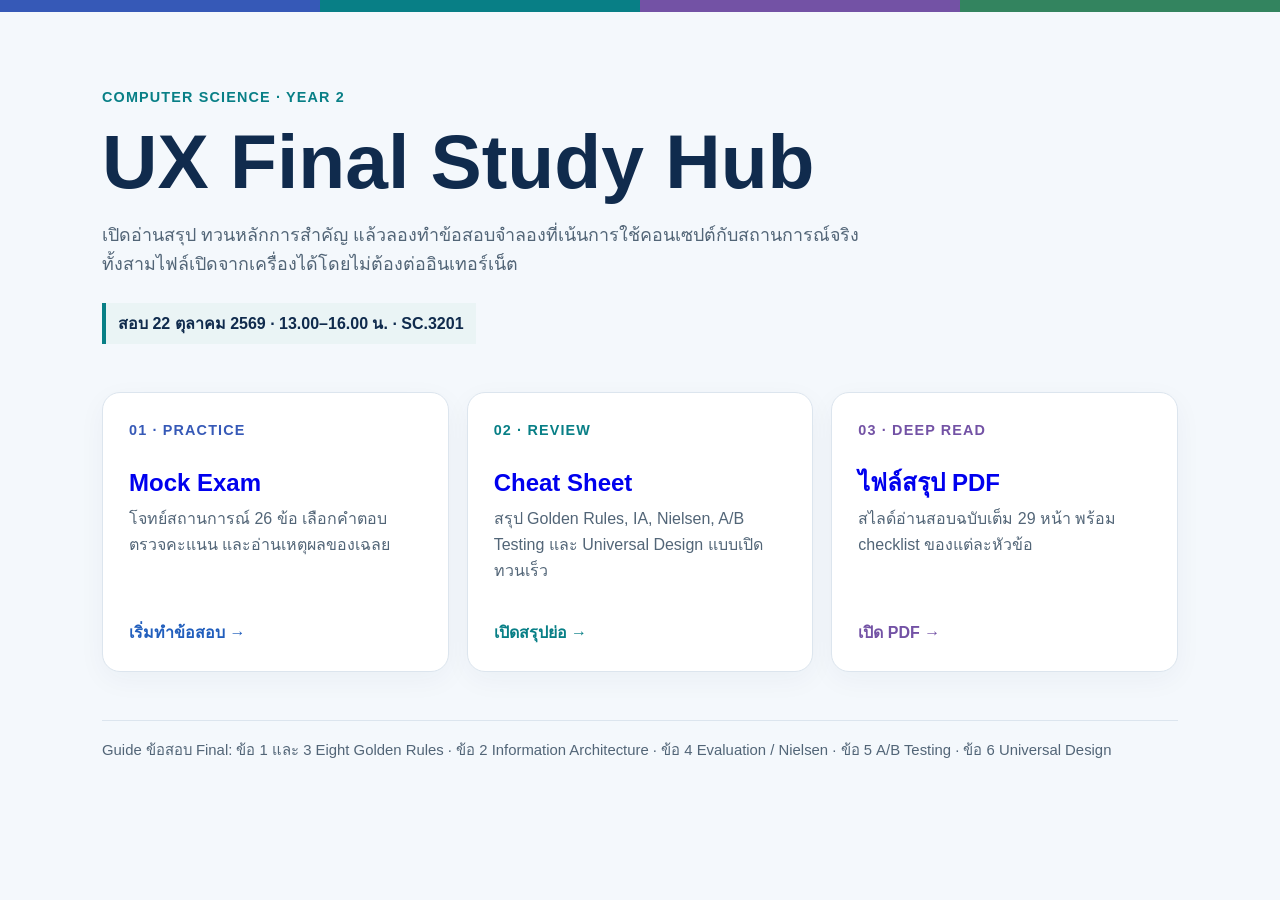
==== index.html @ 25480c14 "Add UX final study hub and practice exam" ====
<!doctype html><html lang="th"><head><meta charset="utf-8"><meta name="viewport" content="width=device-width,initial-scale=1"><title>UX Final · Study Hub</title><style>
:root{--navy:#102b4d;--ink:#172c40;--muted:#526577;--line:#dce5ee}*{box-sizing:border-box}body{margin:0;min-height:100vh;background:#f4f8fc;color:var(--ink);font-family:Tahoma,"Noto Sans Thai",Arial,sans-serif;line-height:1.6}.top{height:12px;background:linear-gradient(90deg,#3659b7 0 25%,#087f86 25% 50%,#7352a5 50% 75%,#33845f 75%)}main{max-width:1120px;margin:auto;padding:74px 22px 70px}.eyebrow{font-size:.9rem;font-weight:700;color:#087f86;letter-spacing:.08em}.hero h1{font-size:clamp(2.4rem,6vw,5rem);line-height:1.15;margin:8px 0 16px;color:var(--navy)}.hero p{max-width:780px;color:var(--muted);font-size:1.12rem;margin:0}.exam{display:inline-block;margin-top:24px;padding:8px 12px;border-left:4px solid #087f86;background:#eaf4f5;color:var(--navy);font-weight:700}.cards{display:grid;grid-template-columns:repeat(3,minmax(0,1fr));gap:18px;margin:48px 0}.card{display:flex;flex-direction:column;background:#fff;border:1px solid var(--line);border-radius:18px;padding:26px;min-height:280px;text-decoration:none;box-shadow:0 8px 28px #1734560b;transition:transform .18s,box-shadow .18s,border-color .18s}.card:hover,.card:focus-visible{transform:translateY(-4px);box-shadow:0 16px 34px #17345620;border-color:#9bb4d0}.num{font-weight:800;color:#3659b7;letter-spacing:.08em;font-size:.9rem}.card:nth-child(2) .num{color:#087f86}.card:nth-child(3) .num{color:#7352a5}.card h2{font-size:1.5rem;margin:26px 0 8px;line-height:1.25}.card p{margin:0;color:var(--muted)}.go{margin-top:auto;padding-top:26px;font-weight:700;color:#225fbd}.card:nth-child(2) .go{color:#087f86}.card:nth-child(3) .go{color:#7352a5}.foot{border-top:1px solid var(--line);padding-top:18px;color:var(--muted);font-size:.93rem}@media(max-width:800px){main{padding-top:40px}.cards{grid-template-columns:1fr;margin-top:30px}.card{min-height:210px}.card h2{margin-top:14px}}
</style></head><body><div class="top"></div><main><header class="hero"><div class="eyebrow">COMPUTER SCIENCE · YEAR 2</div><h1>UX Final Study Hub</h1><p>เปิดอ่านสรุป ทวนหลักการสำคัญ แล้วลองทำข้อสอบจำลองที่เน้นการใช้คอนเซปต์กับสถานการณ์จริง ทั้งสามไฟล์เปิดจากเครื่องได้โดยไม่ต้องต่ออินเทอร์เน็ต</p><div class="exam">สอบ 22 ตุลาคม 2569 · 13.00–16.00 น. · SC.3201</div></header><section class="cards" aria-label="ไฟล์เตรียมสอบ"><a class="card" href="mock-exam.html"><span class="num">01 · PRACTICE</span><h2>Mock Exam</h2><p>โจทย์สถานการณ์ 26 ข้อ เลือกคำตอบ ตรวจคะแนน และอ่านเหตุผลของเฉลย</p><span class="go">เริ่มทำข้อสอบ →</span></a><a class="card" href="cheat-sheet.html"><span class="num">02 · REVIEW</span><h2>Cheat Sheet</h2><p>สรุป Golden Rules, IA, Nielsen, A/B Testing และ Universal Design แบบเปิดทวนเร็ว</p><span class="go">เปิดสรุปย่อ →</span></a><a class="card" href="UX_Final_Exam_Study_Guide_2569_Designed.pdf" target="_blank" rel="noopener"><span class="num">03 · DEEP READ</span><h2>ไฟล์สรุป PDF</h2><p>สไลด์อ่านสอบฉบับเต็ม 29 หน้า พร้อม checklist ของแต่ละหัวข้อ</p><span class="go">เปิด PDF →</span></a></section><footer class="foot">Guide ข้อสอบ Final: ข้อ 1 และ 3 Eight Golden Rules · ข้อ 2 Information Architecture · ข้อ 4 Evaluation / Nielsen · ข้อ 5 A/B Testing · ข้อ 6 Universal Design</footer></main></body></html>
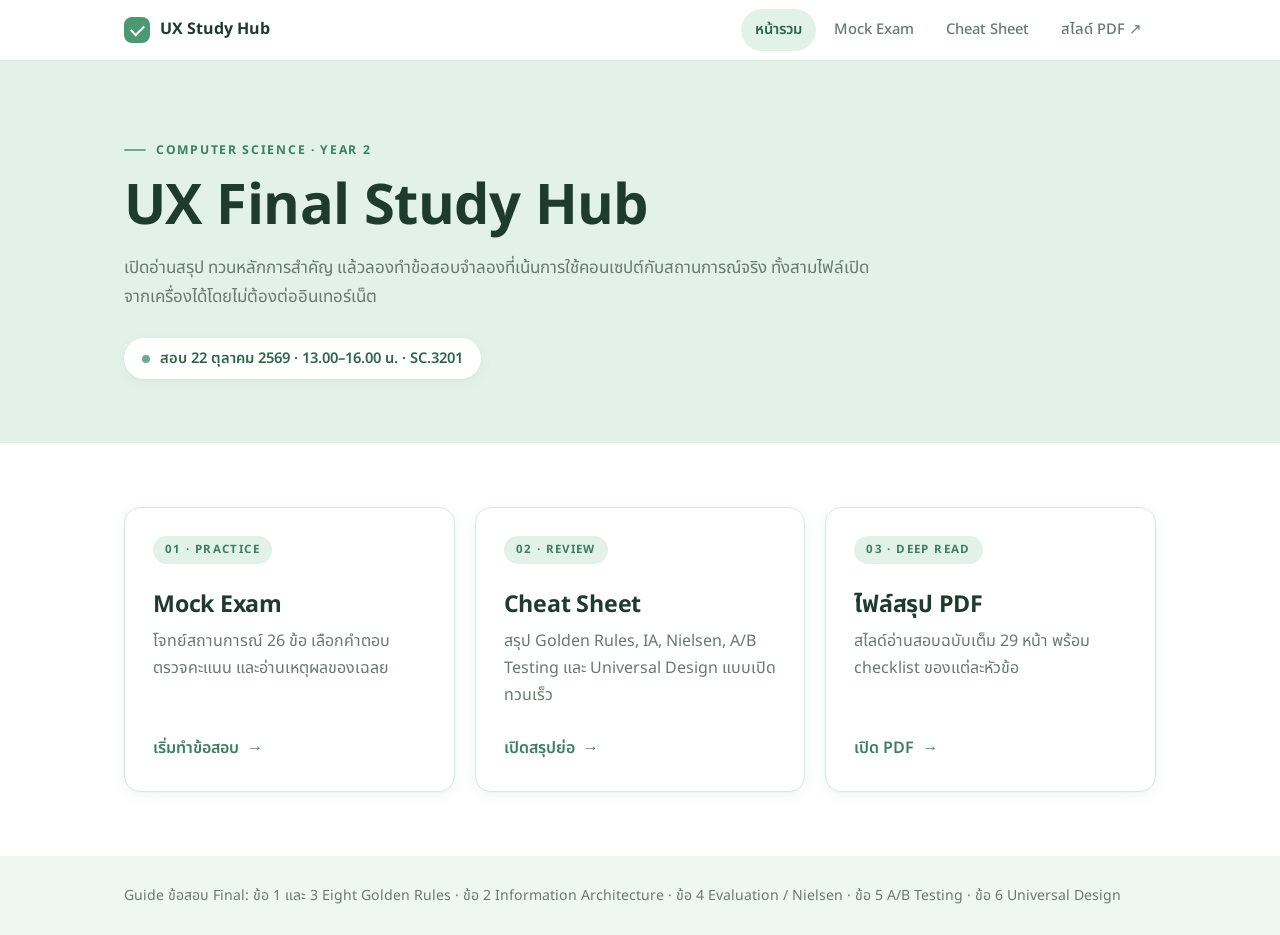
==== commit 29ce6189: "Refresh UX study site design from updated ZIP" ====
--- a/index.html
+++ b/index.html
@@ -1,4 +1,10 @@
-<!doctype html><html lang="th"><head><meta charset="utf-8"><meta name="viewport" content="width=device-width,initial-scale=1"><title>UX Final · Study Hub</title><style>
-:root{--navy:#102b4d;--ink:#172c40;--muted:#526577;--line:#dce5ee}*{box-sizing:border-box}body{margin:0;min-height:100vh;background:#f4f8fc;color:var(--ink);font-family:Tahoma,"Noto Sans Thai",Arial,sans-serif;line-height:1.6}.top{height:12px;background:linear-gradient(90deg,#3659b7 0 25%,#087f86 25% 50%,#7352a5 50% 75%,#33845f 75%)}main{max-width:1120px;margin:auto;padding:74px 22px 70px}.eyebrow{font-size:.9rem;font-weight:700;color:#087f86;letter-spacing:.08em}.hero h1{font-size:clamp(2.4rem,6vw,5rem);line-height:1.15;margin:8px 0 16px;color:var(--navy)}.hero p{max-width:780px;color:var(--muted);font-size:1.12rem;margin:0}.exam{display:inline-block;margin-top:24px;padding:8px 12px;border-left:4px solid #087f86;background:#eaf4f5;color:var(--navy);font-weight:700}.cards{display:grid;grid-template-columns:repeat(3,minmax(0,1fr));gap:18px;margin:48px 0}.card{display:flex;flex-direction:column;background:#fff;border:1px solid var(--line);border-radius:18px;padding:26px;min-height:280px;text-decoration:none;box-shadow:0 8px 28px #1734560b;transition:transform .18s,box-shadow .18s,border-color .18s}.card:hover,.card:focus-visible{transform:translateY(-4px);box-shadow:0 16px 34px #17345620;border-color:#9bb4d0}.num{font-weight:800;color:#3659b7;letter-spacing:.08em;font-size:.9rem}.card:nth-child(2) .num{color:#087f86}.card:nth-child(3) .num{color:#7352a5}.card h2{font-size:1.5rem;margin:26px 0 8px;line-height:1.25}.card p{margin:0;color:var(--muted)}.go{margin-top:auto;padding-top:26px;font-weight:700;color:#225fbd}.card:nth-child(2) .go{color:#087f86}.card:nth-child(3) .go{color:#7352a5}.foot{border-top:1px solid var(--line);padding-top:18px;color:var(--muted);font-size:.93rem}@media(max-width:800px){main{padding-top:40px}.cards{grid-template-columns:1fr;margin-top:30px}.card{min-height:210px}.card h2{margin-top:14px}}
-</style></head><body><div class="top"></div><main><header class="hero"><div class="eyebrow">COMPUTER SCIENCE · YEAR 2</div><h1>UX Final Study Hub</h1><p>เปิดอ่านสรุป ทวนหลักการสำคัญ แล้วลองทำข้อสอบจำลองที่เน้นการใช้คอนเซปต์กับสถานการณ์จริง ทั้งสามไฟล์เปิดจากเครื่องได้โดยไม่ต้องต่ออินเทอร์เน็ต</p><div class="exam">สอบ 22 ตุลาคม 2569 · 13.00–16.00 น. · SC.3201</div></header><section class="cards" aria-label="ไฟล์เตรียมสอบ"><a class="card" href="mock-exam.html"><span class="num">01 · PRACTICE</span><h2>Mock Exam</h2><p>โจทย์สถานการณ์ 26 ข้อ เลือกคำตอบ ตรวจคะแนน และอ่านเหตุผลของเฉลย</p><span class="go">เริ่มทำข้อสอบ →</span></a><a class="card" href="cheat-sheet.html"><span class="num">02 · REVIEW</span><h2>Cheat Sheet</h2><p>สรุป Golden Rules, IA, Nielsen, A/B Testing และ Universal Design แบบเปิดทวนเร็ว</p><span class="go">เปิดสรุปย่อ →</span></a><a class="card" href="UX_Final_Exam_Study_Guide_2569_Designed.pdf" target="_blank" rel="noopener"><span class="num">03 · DEEP READ</span><h2>ไฟล์สรุป PDF</h2><p>สไลด์อ่านสอบฉบับเต็ม 29 หน้า พร้อม checklist ของแต่ละหัวข้อ</p><span class="go">เปิด PDF →</span></a></section><footer class="foot">Guide ข้อสอบ Final: ข้อ 1 และ 3 Eight Golden Rules · ข้อ 2 Information Architecture · ข้อ 4 Evaluation / Nielsen · ข้อ 5 A/B Testing · ข้อ 6 Universal Design</footer></main></body></html>
-
+<!doctype html>
+<html lang="th"><head><meta charset="utf-8"><meta name="viewport" content="width=device-width,initial-scale=1"><meta name="theme-color" content="#e3f2e9"><title>UX Final · Study Hub</title><link rel="stylesheet" href="assets/style.css"></head><body>
+<header class="site-nav"><div class="in"><a class="brand" href="index.html"><i></i><span>UX Study Hub</span></a><nav class="links" aria-label="เมนูหลัก"><a href="index.html" aria-current="page">หน้ารวม</a><a href="mock-exam.html">Mock Exam</a><a href="cheat-sheet.html">Cheat Sheet</a><a href="UX_Final_Exam_Study_Guide_2569_Designed.pdf" target="_blank" rel="noopener">สไลด์ PDF ↗</a></nav></div></header>
+<header class="band hero-band"><div class="in hero"><div class="eyebrow">Computer Science · Year 2</div><h1>UX Final Study Hub</h1><p>เปิดอ่านสรุป ทวนหลักการสำคัญ แล้วลองทำข้อสอบจำลองที่เน้นการใช้คอนเซปต์กับสถานการณ์จริง ทั้งสามไฟล์เปิดจากเครื่องได้โดยไม่ต้องต่ออินเทอร์เน็ต</p><div class="pill">สอบ 22 ตุลาคม 2569 · 13.00–16.00 น. · SC.3201</div></div></header>
+<main><section class="band white" aria-label="ไฟล์เตรียมสอบ"><div class="in"><div class="cards">
+<a class="card" href="mock-exam.html"><span class="num">01 · PRACTICE</span><h2>Mock Exam</h2><p>โจทย์สถานการณ์ 26 ข้อ เลือกคำตอบ ตรวจคะแนน และอ่านเหตุผลของเฉลย</p><span class="go">เริ่มทำข้อสอบ</span></a>
+<a class="card" href="cheat-sheet.html"><span class="num">02 · REVIEW</span><h2>Cheat Sheet</h2><p>สรุป Golden Rules, IA, Nielsen, A/B Testing และ Universal Design แบบเปิดทวนเร็ว</p><span class="go">เปิดสรุปย่อ</span></a>
+<a class="card" href="UX_Final_Exam_Study_Guide_2569_Designed.pdf" target="_blank" rel="noopener"><span class="num">03 · DEEP READ</span><h2>ไฟล์สรุป PDF</h2><p>สไลด์อ่านสอบฉบับเต็ม 29 หน้า พร้อม checklist ของแต่ละหัวข้อ</p><span class="go">เปิด PDF</span></a>
+</div></div></section></main>
+<footer class="band tint1"><div class="in foot" style="padding-top:28px;padding-bottom:28px">Guide ข้อสอบ Final: ข้อ 1 และ 3 Eight Golden Rules · ข้อ 2 Information Architecture · ข้อ 4 Evaluation / Nielsen · ข้อ 5 A/B Testing · ข้อ 6 Universal Design</div></footer></body></html>
--- a/assets/style.css
+++ b/assets/style.css
@@ -0,0 +1,150 @@
+/* ============================================================
+   UX Study Hub — shared design system (minimal · clean · green on white)
+   Used by index.html, cheat-sheet.html, mock-exam.html
+   ============================================================ */
+
+/* ---------- Fonts (bundled, works offline) ---------- */
+@font-face{font-family:"Noto Sans Thai";font-weight:400;font-display:swap;src:url(fonts/noto-sans-thai-thai-400-normal.woff2) format("woff2");unicode-range:U+0E01-0E5B,U+200C-200D,U+25CC}
+@font-face{font-family:"Noto Sans Thai";font-weight:500;font-display:swap;src:url(fonts/noto-sans-thai-thai-500-normal.woff2) format("woff2");unicode-range:U+0E01-0E5B,U+200C-200D,U+25CC}
+@font-face{font-family:"Noto Sans Thai";font-weight:600;font-display:swap;src:url(fonts/noto-sans-thai-thai-600-normal.woff2) format("woff2");unicode-range:U+0E01-0E5B,U+200C-200D,U+25CC}
+@font-face{font-family:"Noto Sans Thai";font-weight:700;font-display:swap;src:url(fonts/noto-sans-thai-thai-700-normal.woff2) format("woff2");unicode-range:U+0E01-0E5B,U+200C-200D,U+25CC}
+@font-face{font-family:"Noto Sans Thai";font-weight:400;font-display:swap;src:url(fonts/noto-sans-thai-latin-400-normal.woff2) format("woff2");unicode-range:U+0000-00FF,U+0131,U+0152-0153,U+02BB-02BC,U+02C6,U+02DA,U+02DC,U+2000-206F,U+2074,U+20AC,U+2122,U+2191,U+2193,U+2212,U+2215,U+FEFF,U+FFFD}
+@font-face{font-family:"Noto Sans Thai";font-weight:500;font-display:swap;src:url(fonts/noto-sans-thai-latin-500-normal.woff2) format("woff2");unicode-range:U+0000-00FF,U+0131,U+0152-0153,U+02BB-02BC,U+02C6,U+02DA,U+02DC,U+2000-206F,U+2074,U+20AC,U+2122,U+2191,U+2193,U+2212,U+2215,U+FEFF,U+FFFD}
+@font-face{font-family:"Noto Sans Thai";font-weight:600;font-display:swap;src:url(fonts/noto-sans-thai-latin-600-normal.woff2) format("woff2");unicode-range:U+0000-00FF,U+0131,U+0152-0153,U+02BB-02BC,U+02C6,U+02DA,U+02DC,U+2000-206F,U+2074,U+20AC,U+2122,U+2191,U+2193,U+2212,U+2215,U+FEFF,U+FFFD}
+@font-face{font-family:"Noto Sans Thai";font-weight:700;font-display:swap;src:url(fonts/noto-sans-thai-latin-700-normal.woff2) format("woff2");unicode-range:U+0000-00FF,U+0131,U+0152-0153,U+02BB-02BC,U+02C6,U+02DA,U+02DC,U+2000-206F,U+2074,U+20AC,U+2122,U+2191,U+2193,U+2212,U+2215,U+FEFF,U+FFFD}
+
+/* ============================================================
+   UX Study Hub v2 — soft green sectioned bands, minimal & clean
+   ============================================================ */
+:root{
+  --t0:#f7fbf8; --t1:#eef7f1; --t2:#e3f2e9; --t3:#d7ecdf;
+  --g-200:#c4e1d0; --g-300:#a9d2bc; --g-500:#6cab89; --g-600:#4c9873; --g-700:#3b7f5f; --g-800:#2d664b;
+  --ink:#1f3a2e; --text:#35493f; --muted:#667b6f; --faint:#93a59a;
+  --line:#d9e8df; --line-strong:#c9ddd1; --bg:#fff;
+  --bad:#b4533f; --bad-bg:#fff5f2; --bad-line:#ecc6bd;
+  --radius:16px; --radius-sm:12px;
+  --shadow:0 1px 2px rgba(45,102,75,.04),0 4px 14px rgba(45,102,75,.05);
+  --shadow-hover:0 2px 4px rgba(45,102,75,.05),0 12px 28px rgba(45,102,75,.10);
+  --font:"Noto Sans Thai","Sarabun",Tahoma,"Segoe UI",Arial,sans-serif;
+  --maxw:1080px;
+}
+*{box-sizing:border-box}
+html{scroll-behavior:smooth;-webkit-text-size-adjust:100%}
+body{margin:0;background:#fff;color:var(--text);font-family:var(--font);font-size:16px;line-height:1.7;-webkit-font-smoothing:antialiased;overflow-x:hidden}
+a{color:inherit}button{font:inherit}
+h1,h2,h3{color:var(--ink);margin:0;letter-spacing:-.01em}
+::selection{background:var(--g-200)}
+:focus-visible{outline:3px solid var(--g-500);outline-offset:3px;border-radius:6px}
+
+/* ---------- Nav ---------- */
+.site-nav{position:sticky;top:0;z-index:20;background:rgba(255,255,255,.94);backdrop-filter:blur(10px);-webkit-backdrop-filter:blur(10px);border-bottom:1px solid var(--line)}
+.site-nav .in{max-width:var(--maxw);margin:auto;padding:0 24px;height:60px;display:flex;align-items:center;justify-content:space-between;gap:24px}
+.brand{display:flex;align-items:center;gap:10px;text-decoration:none;font-weight:700;color:var(--ink);white-space:nowrap}
+.brand i{width:26px;height:26px;border-radius:8px;background:var(--g-600);display:grid;place-items:center}
+.brand i::after{content:"";width:11px;height:6px;border:2.5px solid #fff;border-top:0;border-right:0;transform:translateY(-1px) rotate(-45deg)}
+.links{display:flex;gap:4px;overflow-x:auto;scrollbar-width:none}
+.links::-webkit-scrollbar{display:none}
+.links a{text-decoration:none;color:var(--muted);font-size:.92rem;font-weight:500;padding:8px 14px;border-radius:999px;white-space:nowrap;transition:color .15s,background .15s}
+.links a:hover{color:var(--g-800);background:var(--t1)}
+.links a[aria-current=page]{color:var(--g-800);background:var(--t2);font-weight:600}
+
+/* ---------- Bands (full-width coloured sections) ---------- */
+.band{width:100%}
+.band>.in{max-width:var(--maxw);margin:auto;padding:64px 24px}
+.band.hero-band{background:var(--t2)}
+.band.hero-band>.in{padding:72px 24px 64px}
+.band.white{background:#fff}
+.band.tint1{background:var(--t1)}
+.band.tint2{background:var(--t2)}
+main>.band.sec:nth-of-type(odd){background:var(--t1)}
+main>.band.sec:nth-of-type(even){background:var(--t3)}
+.band.slim>.in{padding:28px 24px}
+
+.eyebrow{display:inline-flex;align-items:center;gap:10px;font-size:.76rem;font-weight:700;letter-spacing:.14em;color:var(--g-700);text-transform:uppercase}
+.eyebrow::before{content:"";width:22px;height:2px;background:var(--g-500);border-radius:2px}
+.hero h1{font-size:clamp(2.2rem,5vw,3.5rem);line-height:1.18;margin:14px 0;font-weight:700}
+.hero p{max-width:760px;color:var(--muted);font-size:1.06rem;margin:0}
+.pill{display:inline-flex;align-items:center;gap:10px;margin-top:26px;padding:8px 18px;background:#fff;border-radius:999px;color:var(--g-800);font-weight:600;font-size:.92rem;box-shadow:var(--shadow)}
+.pill::before{content:"";width:8px;height:8px;border-radius:50%;background:var(--g-500)}
+.foot{color:var(--muted);font-size:.88rem}
+
+/* ---------- Home cards ---------- */
+.cards{display:grid;grid-template-columns:repeat(3,minmax(0,1fr));gap:20px}
+.card{display:flex;flex-direction:column;background:#fff;border:1px solid var(--line);border-radius:var(--radius);padding:28px;min-height:280px;text-decoration:none;box-shadow:var(--shadow);transition:transform .18s,box-shadow .18s,border-color .18s}
+.card:hover,.card:focus-visible{transform:translateY(-3px);box-shadow:var(--shadow-hover);border-color:var(--g-300)}
+.num{display:inline-block;align-self:flex-start;font-weight:700;font-size:.72rem;letter-spacing:.12em;color:var(--g-700);background:var(--t2);padding:4px 12px;border-radius:999px}
+.card h2{font-size:1.45rem;margin:26px 0 8px;line-height:1.3}
+.card p{margin:0;color:var(--muted)}
+.go{margin-top:auto;padding-top:26px;font-weight:600;color:var(--g-700);display:flex;align-items:center;gap:8px}
+.go::after{content:"→";transition:transform .18s}
+.card:hover .go::after{transform:translateX(4px)}
+
+/* ---------- Cheat sheet ---------- */
+.jump{display:flex;gap:8px;flex-wrap:wrap}
+.jump a{text-decoration:none;background:#fff;border:1px solid var(--line);border-radius:999px;padding:6px 16px;font-size:.88rem;font-weight:500;color:var(--text);transition:all .15s}
+.jump a:hover{border-color:var(--g-500);color:var(--g-800);background:var(--t1)}
+.sec{scroll-margin-top:60px}
+.sec h2{font-size:1.5rem;line-height:1.35;margin-bottom:6px}
+.sec h2::before{content:"";display:block;width:32px;height:4px;border-radius:4px;background:var(--g-500);margin-bottom:16px}
+.sec .in>p{color:var(--muted);margin:0 0 24px}
+.grid{display:grid;grid-template-columns:repeat(2,minmax(0,1fr));gap:14px}
+.item{background:#fff;border-radius:var(--radius-sm);padding:16px 20px;box-shadow:var(--shadow)}
+.item b{display:block;color:var(--ink);font-weight:600}
+.item p{margin:3px 0 0;color:var(--muted);font-size:.95rem}
+.item .num{align-self:auto;margin-right:10px;padding:1px 9px;font-size:.7rem;letter-spacing:.06em;vertical-align:1px}
+.formula{font-weight:600;background:#fff;border-left:4px solid var(--g-500);border-radius:0 var(--radius-sm) var(--radius-sm) 0;padding:14px 18px;margin:16px 0;color:var(--g-800);box-shadow:var(--shadow)}
+.flow{display:flex;flex-wrap:wrap;gap:8px;margin:18px 0}
+.flow span{background:#fff;padding:6px 14px;border-radius:999px;font-weight:500;font-size:.92rem;color:var(--ink);box-shadow:var(--shadow)}
+.flow span:not(:last-child)::after{content:"→";margin-left:10px;color:var(--g-600);font-weight:700}
+.compare{width:100%;border-collapse:separate;border-spacing:0;margin:16px 0;background:#fff;border-radius:var(--radius-sm);overflow:hidden;box-shadow:var(--shadow)}
+.compare th,.compare td{text-align:left;padding:12px 18px;vertical-align:top;border-bottom:1px solid var(--line)}
+.compare tr:last-child td{border-bottom:0}
+.compare th{background:var(--t1);color:var(--g-800);font-weight:600;font-size:.9rem}
+.callout{background:#fff;border-left:4px solid var(--g-500);border-radius:0 var(--radius-sm) var(--radius-sm) 0;padding:14px 18px;margin-top:18px;color:var(--text);box-shadow:var(--shadow)}
+.callout b{color:var(--g-800)}
+.sec .in>p b,.sec .in>p{line-height:1.7}
+h3{font-size:1.1rem;margin:24px 0 6px}
+.check{list-style:none;padding:0;margin:14px 0;display:grid;grid-template-columns:repeat(2,minmax(0,1fr));gap:10px 28px}
+.check li{display:flex;gap:10px;align-items:flex-start}
+.check li::before{content:"";flex:none;width:18px;height:18px;margin-top:5px;border:1.5px solid var(--g-500);border-radius:5px;background:#fff}
+.small{font-size:.88rem;color:var(--muted)}
+
+/* ---------- Mock exam ---------- */
+.toolbar{display:flex;flex-wrap:wrap;gap:8px;align-items:center;margin:0 0 16px}
+.chip,.action{border:1px solid var(--line-strong);background:#fff;color:var(--text);border-radius:999px;padding:7px 16px;cursor:pointer;font-size:.92rem;font-weight:500;transition:all .15s}
+.chip:hover{border-color:var(--g-500);color:var(--g-800)}
+.chip[aria-pressed=true]{background:var(--t3);color:var(--g-800);border-color:var(--g-500);font-weight:600}
+.action{border-radius:12px;background:var(--g-700);border-color:var(--g-700);color:#fff;font-weight:600;padding:10px 22px;text-decoration:none;display:inline-block}
+.action:hover{background:var(--g-800);border-color:var(--g-800)}
+.action.secondary{background:#fff;color:var(--g-800);border-color:var(--line-strong)}
+.action.secondary:hover{background:var(--t1);border-color:var(--g-500)}
+.status{display:flex;gap:22px;flex-wrap:wrap;color:var(--muted);font-size:.92rem;margin:0 0 12px}
+.status span:first-child{color:var(--g-800);font-weight:600}
+.meter{height:6px;background:var(--t3);border-radius:99px;overflow:hidden}
+.meter span{display:block;background:var(--g-600);height:100%;width:0;border-radius:99px;transition:width .25s}
+.question{background:#fff;border-radius:var(--radius);padding:26px;margin:16px 0;box-shadow:var(--shadow)}
+.qtop{display:flex;flex-wrap:wrap;gap:8px;align-items:center;font-weight:600;font-size:.82rem}
+.qtop span:first-child{background:var(--t2);color:var(--g-800);padding:2px 12px;border-radius:999px}
+.qtop span:last-child{color:var(--muted);font-weight:500}
+.question h2{font-size:1.14rem;line-height:1.6;margin:12px 0 18px;font-weight:600}
+.options{display:grid;gap:9px}
+.option{display:flex;gap:12px;align-items:flex-start;border:1px solid var(--line);border-radius:var(--radius-sm);padding:11px 16px;cursor:pointer;background:#fff;transition:border-color .15s,background .15s}
+.option:hover{border-color:var(--g-300);background:var(--t0)}
+.option input{accent-color:var(--g-600);margin-top:7px}
+.option.correct{border-color:var(--g-500);background:var(--t1);box-shadow:inset 3px 0 0 var(--g-500)}
+.option.wrong{border-color:var(--bad-line);background:var(--bad-bg);box-shadow:inset 3px 0 0 var(--bad)}
+.explain{display:none;margin-top:18px;padding:14px 18px;border-left:4px solid var(--g-500);background:var(--t1);border-radius:0 var(--radius-sm) var(--radius-sm) 0}
+.question.revealed .explain{display:block}
+.explain strong{display:block;color:var(--g-800);margin-bottom:2px}
+.result{display:none;background:#fff;border:1px solid var(--g-300);border-radius:var(--radius);padding:24px 28px;margin:0 0 18px;box-shadow:var(--shadow)}
+.result.show{display:block}
+.result strong{font-size:1.6rem;font-weight:700;color:var(--g-800)}
+.result div{color:var(--muted)}
+.bottom{display:flex;gap:10px;flex-wrap:wrap}
+.note{color:var(--muted);font-size:.88rem;margin:20px 0 0}
+.hidden{display:none!important}
+
+@media(max-width:860px){.cards{grid-template-columns:1fr}.card{min-height:200px}.card h2{margin-top:16px}}
+@media(max-width:720px){.band>.in{padding:44px 18px}.band.hero-band>.in{padding:48px 18px 40px}.grid,.check{grid-template-columns:1fr}.question{padding:20px}.site-nav .in{padding:0 14px;gap:10px}.brand span{display:none}}
+@media print{.site-nav,.jump,.bottom{display:none}.band{background:#fff!important}.band>.in{padding:12px 0}.item,.question,.callout{box-shadow:none;border:1px solid #ddd;break-inside:avoid}}
+@media(prefers-reduced-motion:reduce){*{transition:none!important;scroll-behavior:auto!important}}
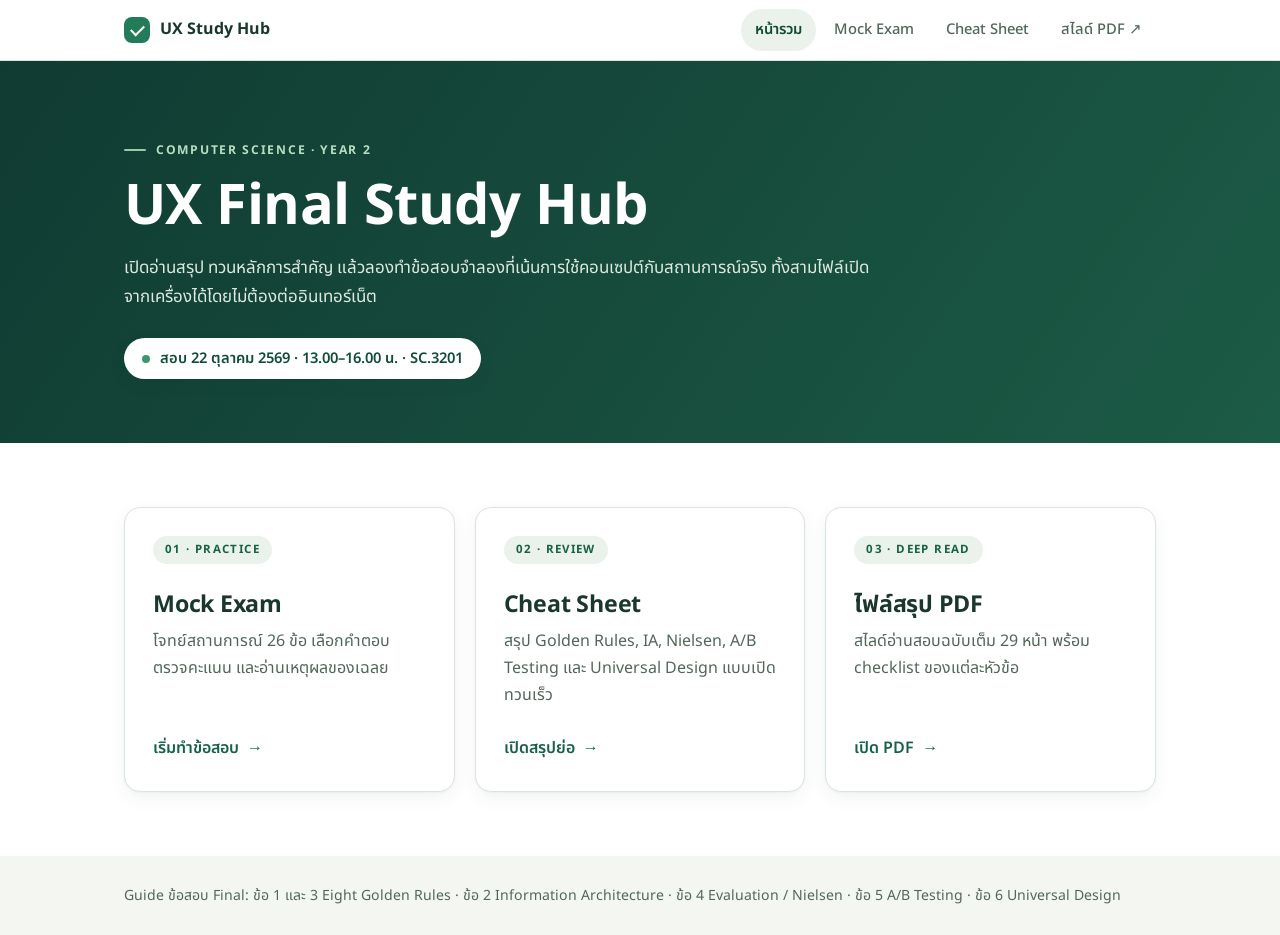
==== commit d507856c: "Refine site palette with pine green and sage" ====
--- a/index.html
+++ b/index.html
@@ -1,5 +1,5 @@
 <!doctype html>
-<html lang="th"><head><meta charset="utf-8"><meta name="viewport" content="width=device-width,initial-scale=1"><meta name="theme-color" content="#e3f2e9"><title>UX Final · Study Hub</title><link rel="stylesheet" href="assets/style.css"></head><body>
+<html lang="th"><head><meta charset="utf-8"><meta name="viewport" content="width=device-width,initial-scale=1"><meta name="theme-color" content="#103b32"><title>UX Final · Study Hub</title><link rel="stylesheet" href="assets/style.css"></head><body>
 <header class="site-nav"><div class="in"><a class="brand" href="index.html"><i></i><span>UX Study Hub</span></a><nav class="links" aria-label="เมนูหลัก"><a href="index.html" aria-current="page">หน้ารวม</a><a href="mock-exam.html">Mock Exam</a><a href="cheat-sheet.html">Cheat Sheet</a><a href="UX_Final_Exam_Study_Guide_2569_Designed.pdf" target="_blank" rel="noopener">สไลด์ PDF ↗</a></nav></div></header>
 <header class="band hero-band"><div class="in hero"><div class="eyebrow">Computer Science · Year 2</div><h1>UX Final Study Hub</h1><p>เปิดอ่านสรุป ทวนหลักการสำคัญ แล้วลองทำข้อสอบจำลองที่เน้นการใช้คอนเซปต์กับสถานการณ์จริง ทั้งสามไฟล์เปิดจากเครื่องได้โดยไม่ต้องต่ออินเทอร์เน็ต</p><div class="pill">สอบ 22 ตุลาคม 2569 · 13.00–16.00 น. · SC.3201</div></div></header>
 <main><section class="band white" aria-label="ไฟล์เตรียมสอบ"><div class="in"><div class="cards">
--- a/assets/style.css
+++ b/assets/style.css
@@ -1,5 +1,5 @@
 /* ============================================================
-   UX Study Hub — shared design system (minimal · clean · green on white)
+   UX Study Hub — shared design system (pine green · warm ivory)
    Used by index.html, cheat-sheet.html, mock-exam.html
    ============================================================ */
 
@@ -14,17 +14,17 @@
 @font-face{font-family:"Noto Sans Thai";font-weight:700;font-display:swap;src:url(fonts/noto-sans-thai-latin-700-normal.woff2) format("woff2");unicode-range:U+0000-00FF,U+0131,U+0152-0153,U+02BB-02BC,U+02C6,U+02DA,U+02DC,U+2000-206F,U+2074,U+20AC,U+2122,U+2191,U+2193,U+2212,U+2215,U+FEFF,U+FFFD}
 
 /* ============================================================
-   UX Study Hub v2 — soft green sectioned bands, minimal & clean
+   UX Study Hub v3 — pine, sage and warm ivory
    ============================================================ */
 :root{
-  --t0:#f7fbf8; --t1:#eef7f1; --t2:#e3f2e9; --t3:#d7ecdf;
-  --g-200:#c4e1d0; --g-300:#a9d2bc; --g-500:#6cab89; --g-600:#4c9873; --g-700:#3b7f5f; --g-800:#2d664b;
-  --ink:#1f3a2e; --text:#35493f; --muted:#667b6f; --faint:#93a59a;
-  --line:#d9e8df; --line-strong:#c9ddd1; --bg:#fff;
+  --t0:#f8faf7; --t1:#f3f6f1; --t2:#eaf2eb; --t3:#e1ebe3;
+  --g-200:#c9dece; --g-300:#a9cbb4; --g-500:#3c9470; --g-600:#237b59; --g-700:#176247; --g-800:#104c38;
+  --ink:#19372e; --text:#31463c; --muted:#52675a; --faint:#829487;
+  --line:#dbe5dc; --line-strong:#c7d7ca; --bg:#fff;
   --bad:#b4533f; --bad-bg:#fff5f2; --bad-line:#ecc6bd;
   --radius:16px; --radius-sm:12px;
-  --shadow:0 1px 2px rgba(45,102,75,.04),0 4px 14px rgba(45,102,75,.05);
-  --shadow-hover:0 2px 4px rgba(45,102,75,.05),0 12px 28px rgba(45,102,75,.10);
+  --shadow:0 1px 2px rgba(17,61,46,.04),0 6px 18px rgba(17,61,46,.06);
+  --shadow-hover:0 2px 4px rgba(17,61,46,.06),0 14px 30px rgba(17,61,46,.12);
   --font:"Noto Sans Thai","Sarabun",Tahoma,"Segoe UI",Arial,sans-serif;
   --maxw:1080px;
 }
@@ -51,8 +51,12 @@
 /* ---------- Bands (full-width coloured sections) ---------- */
 .band{width:100%}
 .band>.in{max-width:var(--maxw);margin:auto;padding:64px 24px}
-.band.hero-band{background:var(--t2)}
+.band.hero-band{background:linear-gradient(125deg,#103b32 0%,#1c5b46 100%)}
 .band.hero-band>.in{padding:72px 24px 64px}
+.hero-band h1{color:#fff}
+.hero-band .hero p{color:#dce9df}
+.hero-band .eyebrow{color:#b8dec2}
+.hero-band .eyebrow::before{background:#9bcaa8}
 .band.white{background:#fff}
 .band.tint1{background:var(--t1)}
 .band.tint2{background:var(--t2)}
@@ -83,6 +87,8 @@
 .jump{display:flex;gap:8px;flex-wrap:wrap}
 .jump a{text-decoration:none;background:#fff;border:1px solid var(--line);border-radius:999px;padding:6px 16px;font-size:.88rem;font-weight:500;color:var(--text);transition:all .15s}
 .jump a:hover{border-color:var(--g-500);color:var(--g-800);background:var(--t1)}
+.hero-band .jump a{background:rgba(255,255,255,.11);border-color:rgba(255,255,255,.26);color:#f2f8f3}
+.hero-band .jump a:hover{background:#fff;border-color:#fff;color:var(--g-800)}
 .sec{scroll-margin-top:60px}
 .sec h2{font-size:1.5rem;line-height:1.35;margin-bottom:6px}
 .sec h2::before{content:"";display:block;width:32px;height:4px;border-radius:4px;background:var(--g-500);margin-bottom:16px}
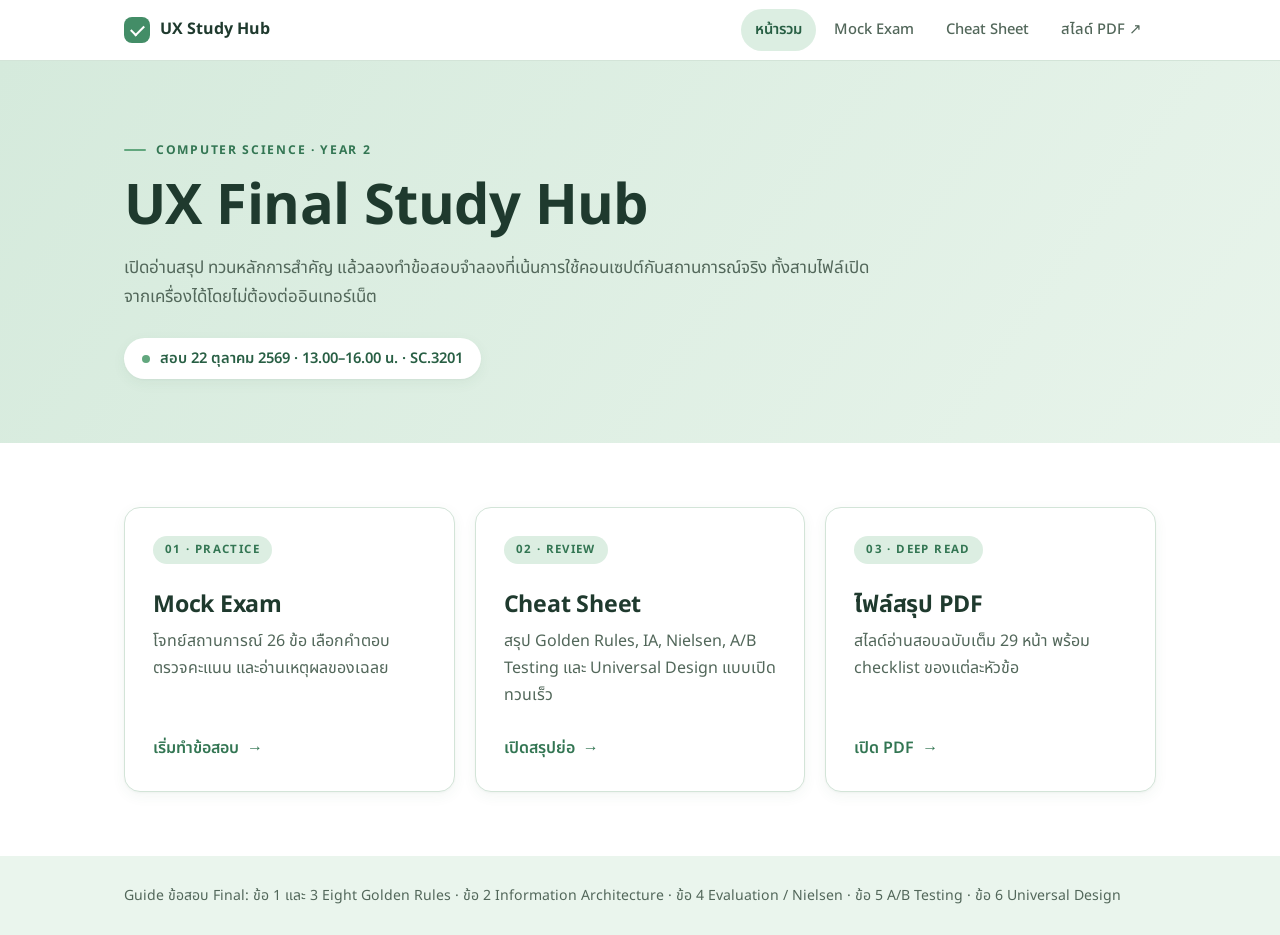
==== commit 5c2b0385: "Soften green theme to pastel sage" ====
--- a/index.html
+++ b/index.html
@@ -1,5 +1,5 @@
 <!doctype html>
-<html lang="th"><head><meta charset="utf-8"><meta name="viewport" content="width=device-width,initial-scale=1"><meta name="theme-color" content="#103b32"><title>UX Final · Study Hub</title><link rel="stylesheet" href="assets/style.css"></head><body>
+<html lang="th"><head><meta charset="utf-8"><meta name="viewport" content="width=device-width,initial-scale=1"><meta name="theme-color" content="#d5eadc"><title>UX Final · Study Hub</title><link rel="stylesheet" href="assets/style.css"></head><body>
 <header class="site-nav"><div class="in"><a class="brand" href="index.html"><i></i><span>UX Study Hub</span></a><nav class="links" aria-label="เมนูหลัก"><a href="index.html" aria-current="page">หน้ารวม</a><a href="mock-exam.html">Mock Exam</a><a href="cheat-sheet.html">Cheat Sheet</a><a href="UX_Final_Exam_Study_Guide_2569_Designed.pdf" target="_blank" rel="noopener">สไลด์ PDF ↗</a></nav></div></header>
 <header class="band hero-band"><div class="in hero"><div class="eyebrow">Computer Science · Year 2</div><h1>UX Final Study Hub</h1><p>เปิดอ่านสรุป ทวนหลักการสำคัญ แล้วลองทำข้อสอบจำลองที่เน้นการใช้คอนเซปต์กับสถานการณ์จริง ทั้งสามไฟล์เปิดจากเครื่องได้โดยไม่ต้องต่ออินเทอร์เน็ต</p><div class="pill">สอบ 22 ตุลาคม 2569 · 13.00–16.00 น. · SC.3201</div></div></header>
 <main><section class="band white" aria-label="ไฟล์เตรียมสอบ"><div class="in"><div class="cards">
--- a/assets/style.css
+++ b/assets/style.css
@@ -1,5 +1,5 @@
 /* ============================================================
-   UX Study Hub — shared design system (pine green · warm ivory)
+   UX Study Hub — shared design system (soft sage · pastel green)
    Used by index.html, cheat-sheet.html, mock-exam.html
    ============================================================ */
 
@@ -14,17 +14,17 @@
 @font-face{font-family:"Noto Sans Thai";font-weight:700;font-display:swap;src:url(fonts/noto-sans-thai-latin-700-normal.woff2) format("woff2");unicode-range:U+0000-00FF,U+0131,U+0152-0153,U+02BB-02BC,U+02C6,U+02DA,U+02DC,U+2000-206F,U+2074,U+20AC,U+2122,U+2191,U+2193,U+2212,U+2215,U+FEFF,U+FFFD}
 
 /* ============================================================
-   UX Study Hub v3 — pine, sage and warm ivory
+   UX Study Hub v4 — softly saturated pastel green
    ============================================================ */
 :root{
-  --t0:#f8faf7; --t1:#f3f6f1; --t2:#eaf2eb; --t3:#e1ebe3;
-  --g-200:#c9dece; --g-300:#a9cbb4; --g-500:#3c9470; --g-600:#237b59; --g-700:#176247; --g-800:#104c38;
-  --ink:#19372e; --text:#31463c; --muted:#52675a; --faint:#829487;
-  --line:#dbe5dc; --line-strong:#c7d7ca; --bg:#fff;
+  --t0:#f5faf6; --t1:#eaf5ed; --t2:#dceee2; --t3:#cfe7d6;
+  --g-200:#bcdcc7; --g-300:#9ecbad; --g-500:#62a77e; --g-600:#438d67; --g-700:#337653; --g-800:#285f44;
+  --ink:#1f3a2e; --text:#35493f; --muted:#52675a; --faint:#8da095;
+  --line:#d3e4d8; --line-strong:#bfd9c8; --bg:#fff;
   --bad:#b4533f; --bad-bg:#fff5f2; --bad-line:#ecc6bd;
   --radius:16px; --radius-sm:12px;
-  --shadow:0 1px 2px rgba(17,61,46,.04),0 6px 18px rgba(17,61,46,.06);
-  --shadow-hover:0 2px 4px rgba(17,61,46,.06),0 14px 30px rgba(17,61,46,.12);
+  --shadow:0 1px 2px rgba(45,102,75,.04),0 4px 14px rgba(45,102,75,.06);
+  --shadow-hover:0 2px 4px rgba(45,102,75,.05),0 12px 28px rgba(45,102,75,.11);
   --font:"Noto Sans Thai","Sarabun",Tahoma,"Segoe UI",Arial,sans-serif;
   --maxw:1080px;
 }
@@ -51,12 +51,8 @@
 /* ---------- Bands (full-width coloured sections) ---------- */
 .band{width:100%}
 .band>.in{max-width:var(--maxw);margin:auto;padding:64px 24px}
-.band.hero-band{background:linear-gradient(125deg,#103b32 0%,#1c5b46 100%)}
+.band.hero-band{background:linear-gradient(125deg,#d5eadc 0%,#e8f4eb 100%)}
 .band.hero-band>.in{padding:72px 24px 64px}
-.hero-band h1{color:#fff}
-.hero-band .hero p{color:#dce9df}
-.hero-band .eyebrow{color:#b8dec2}
-.hero-band .eyebrow::before{background:#9bcaa8}
 .band.white{background:#fff}
 .band.tint1{background:var(--t1)}
 .band.tint2{background:var(--t2)}
@@ -87,8 +83,6 @@
 .jump{display:flex;gap:8px;flex-wrap:wrap}
 .jump a{text-decoration:none;background:#fff;border:1px solid var(--line);border-radius:999px;padding:6px 16px;font-size:.88rem;font-weight:500;color:var(--text);transition:all .15s}
 .jump a:hover{border-color:var(--g-500);color:var(--g-800);background:var(--t1)}
-.hero-band .jump a{background:rgba(255,255,255,.11);border-color:rgba(255,255,255,.26);color:#f2f8f3}
-.hero-band .jump a:hover{background:#fff;border-color:#fff;color:var(--g-800)}
 .sec{scroll-margin-top:60px}
 .sec h2{font-size:1.5rem;line-height:1.35;margin-bottom:6px}
 .sec h2::before{content:"";display:block;width:32px;height:4px;border-radius:4px;background:var(--g-500);margin-bottom:16px}
